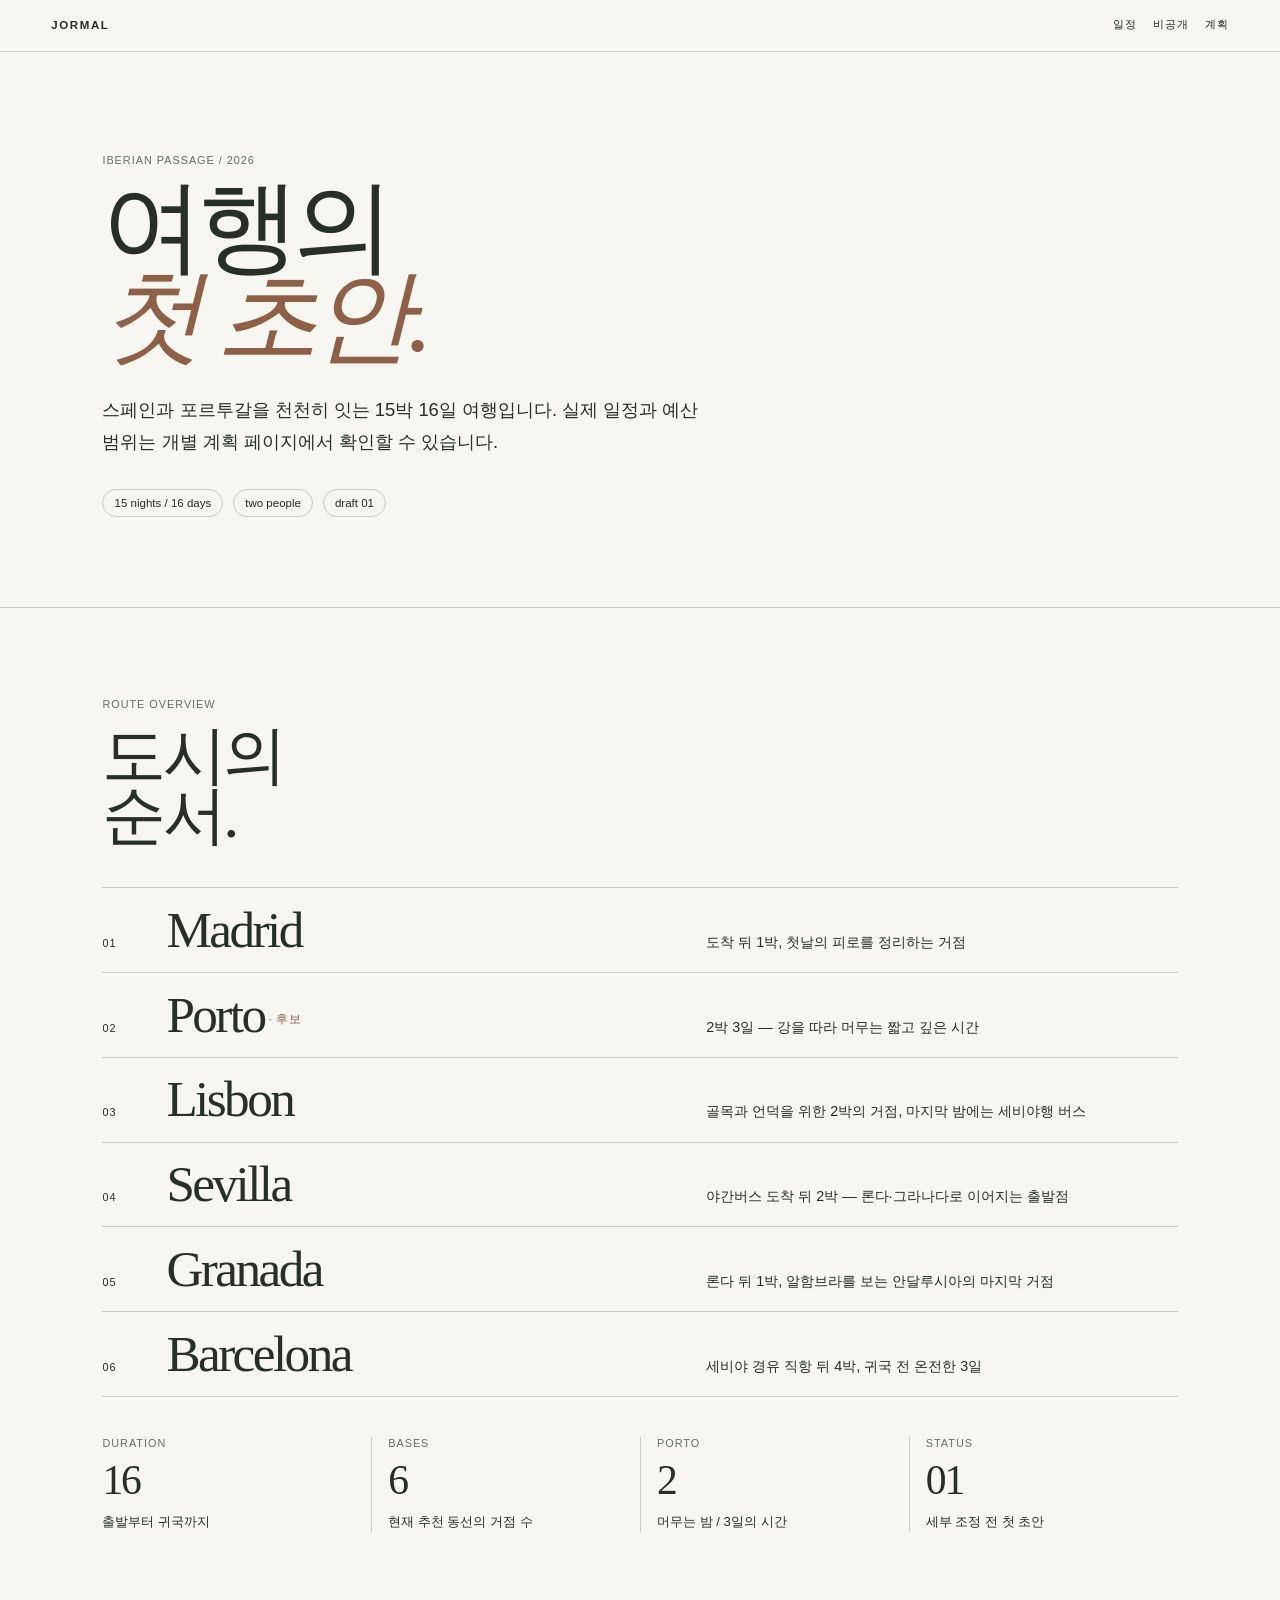
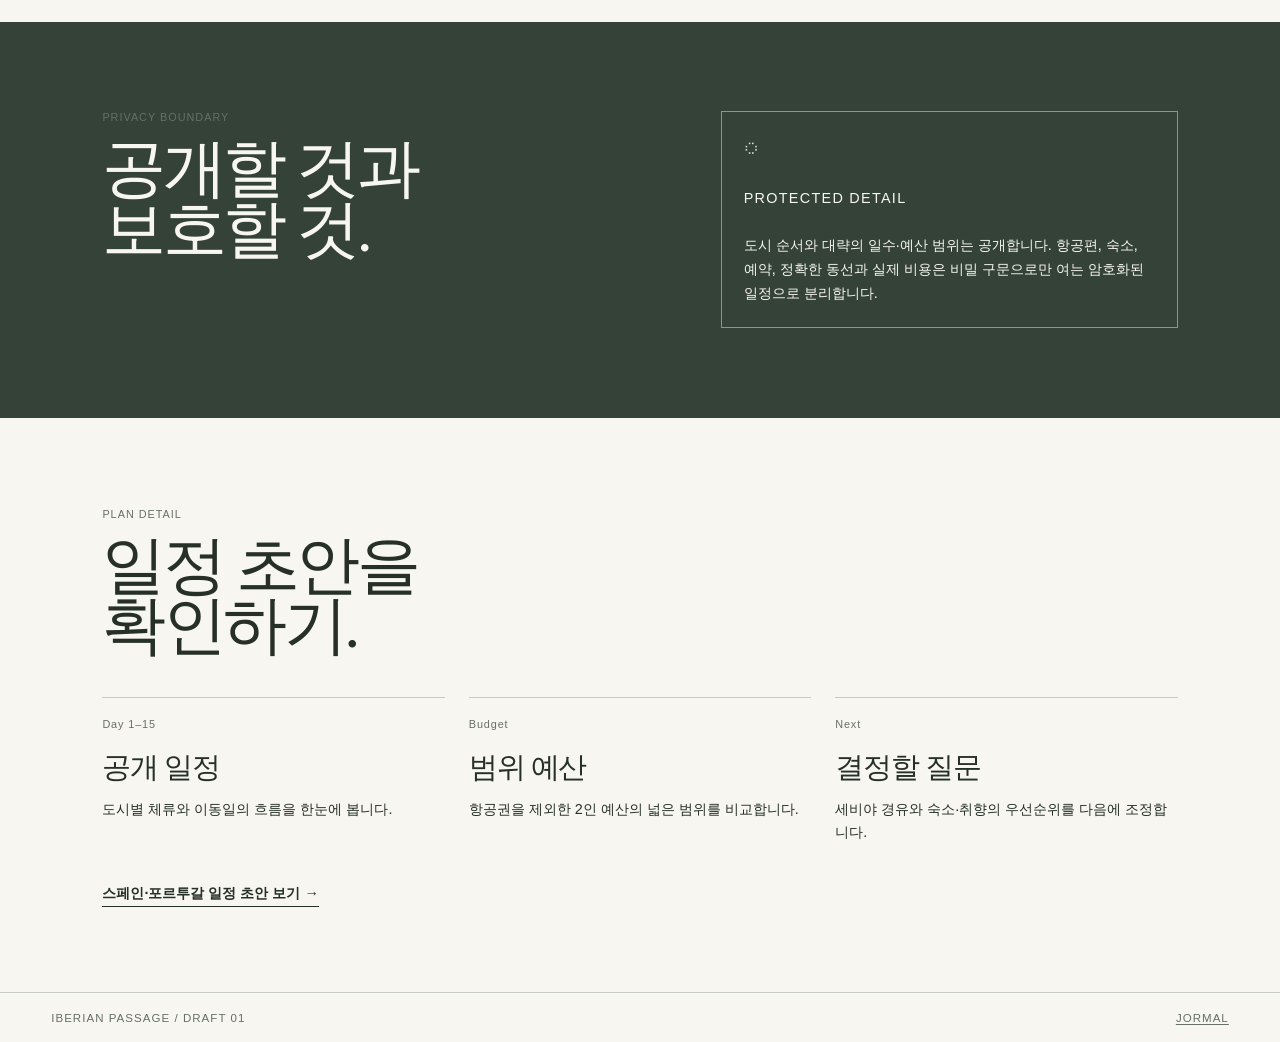
==== info/index.html @ 0523b880 "feat(info): add encrypted Iberian itinerary plan Add public itinerary pages and browser-side encrypt" ====
<!doctype html>
<html lang="ko">
  <head>
    <meta charset="utf-8" />
    <meta name="viewport" content="width=device-width, initial-scale=1" />
    <meta
      name="description"
      content="함께 계획하고, 함께만 열어보는 프라이빗 여행의 공개 인덱스"
    />
    <title>Iberian passage — Jormal</title>
    <link rel="icon" href="../assets/favicon.svg" type="image/svg+xml" />
    <link rel="stylesheet" href="../assets/itinerary.css" />
  </head>
  <body class="journey-page">
    <header class="journey-header">
      <a class="journey-logo" href="../">JORMAL</a>
      <nav aria-label="이 페이지 안에서 이동">
        <ul class="journey-nav">
          <li><a href="#route">일정</a></li>
          <li><a href="#private">비공개</a></li>
          <li><a href="plan/">계획</a></li>
        </ul>
      </nav>
    </header>

    <main>
      <section class="hero" aria-labelledby="journey-title">
        <p class="section-kicker">Iberian passage / 2026</p>
        <h1 id="journey-title">여행의<br /><em>첫 초안.</em></h1>
        <p class="hero-copy">
          스페인과 포르투갈을 천천히 잇는 15박 16일 여행입니다. 실제 일정과 예산 범위는 개별 계획
          페이지에서 확인할 수 있습니다.
        </p>
        <div class="hero-meta" aria-label="공개된 계획 요약">
          <span>15 nights / 16 days</span>
          <span>two people</span>
          <span>draft 01</span>
        </div>
      </section>

      <section id="route" class="section section-light" aria-labelledby="route-title">
        <p class="section-kicker">Route overview</p>
        <h2 id="route-title" class="section-title">도시의<br />순서.</h2>

        <ol class="route-list" aria-label="여정 초안의 도시 순서">
          <li class="route-stop">
            <span class="route-number">01</span>
            <span class="route-city">Madrid</span>
            <p class="route-note">도착 뒤 1박, 첫날의 피로를 정리하는 거점</p>
          </li>
          <li class="route-stop is-open">
            <span class="route-number">02</span>
            <span class="route-city">Porto</span>
            <p class="route-note">2박 3일 — 강을 따라 머무는 짧고 깊은 시간</p>
          </li>
          <li class="route-stop">
            <span class="route-number">03</span>
            <span class="route-city">Lisbon</span>
            <p class="route-note">골목과 언덕을 위한 2박의 거점, 마지막 밤에는 세비야행 버스</p>
          </li>
          <li class="route-stop">
            <span class="route-number">04</span>
            <span class="route-city">Sevilla</span>
            <p class="route-note">야간버스 도착 뒤 2박 — 론다·그라나다로 이어지는 출발점</p>
          </li>
          <li class="route-stop">
            <span class="route-number">05</span>
            <span class="route-city">Granada</span>
            <p class="route-note">론다 뒤 1박, 알함브라를 보는 안달루시아의 마지막 거점</p>
          </li>
          <li class="route-stop">
            <span class="route-number">06</span>
            <span class="route-city">Barcelona</span>
            <p class="route-note">세비야 경유 직항 뒤 4박, 귀국 전 온전한 3일</p>
          </li>
        </ol>

        <div class="metrics" aria-label="공개된 초안 지표">
          <article class="metric">
            <span class="metric-label">Duration</span>
            <strong class="metric-value">16</strong>
            <p class="metric-detail">출발부터 귀국까지</p>
          </article>
          <article class="metric">
            <span class="metric-label">Bases</span>
            <strong class="metric-value">6</strong>
            <p class="metric-detail">현재 추천 동선의 거점 수</p>
          </article>
          <article class="metric">
            <span class="metric-label">Porto</span>
            <strong class="metric-value">2</strong>
            <p class="metric-detail">머무는 밤 / 3일의 시간</p>
          </article>
          <article class="metric">
            <span class="metric-label">Status</span>
            <strong class="metric-value">01</strong>
            <p class="metric-detail">세부 조정 전 첫 초안</p>
          </article>
        </div>
      </section>

      <section id="private" class="section section-dark" aria-labelledby="private-title">
        <div class="lock-grid">
          <div>
          <p class="section-kicker">Privacy boundary</p>
            <h2 id="private-title" class="lock-copy">공개할 것과<br />보호할 것.</h2>
          </div>
          <aside class="lock-card" aria-label="비공개 일정 안내">
            <span class="lock-glyph" aria-hidden="true">◌</span>
            <p class="lock-label">Protected detail</p>
            <p>
              도시 순서와 대략의 일수·예산 범위는 공개합니다. 항공편, 숙소, 예약, 정확한 동선과 실제
              비용은 비밀 구문으로만 여는 암호화된 일정으로 분리합니다.
            </p>
          </aside>
        </div>
      </section>

      <section id="next" class="section section-light" aria-labelledby="next-title">
        <p class="section-kicker">Plan detail</p>
        <h2 id="next-title" class="section-title">일정 초안을<br />확인하기.</h2>
        <div class="decision-grid">
          <article class="decision"><span class="decision-number">Day 1–15</span><h3>공개 일정</h3><p>도시별 체류와 이동일의 흐름을 한눈에 봅니다.</p></article>
          <article class="decision"><span class="decision-number">Budget</span><h3>범위 예산</h3><p>항공권을 제외한 2인 예산의 넓은 범위를 비교합니다.</p></article>
          <article class="decision"><span class="decision-number">Next</span><h3>결정할 질문</h3><p>세비야 경유와 숙소·취향의 우선순위를 다음에 조정합니다.</p></article>
        </div>
        <p class="plan-link-wrap">
          <a class="plan-link" href="plan/iberian-passage-2026/">스페인·포르투갈 일정 초안 보기 <span aria-hidden="true">→</span></a>
        </p>
      </section>
    </main>

    <footer class="journey-footer">
      <p>Iberian passage / draft 01</p>
      <a href="../">Jormal</a>
    </footer>
  </body>
</html>
---- assets/itinerary.css ----
:root {
  --ink: #263027;
  --muted: #667066;
  --paper: #f7f6f1;
  --paper-deep: #ecebe3;
  --moss: #344237;
  --line: #c8ccc3;
  --accent: #8f6048;
  --serif: Iowan Old Style, Baskerville, Times New Roman, serif;
  --sans: Inter, Avenir Next, Avenir, Helvetica Neue, Arial, sans-serif;
}

* { box-sizing: border-box; }

html { background: var(--paper); color: var(--ink); scroll-behavior: smooth; }

body { margin: 0; font-family: var(--sans); }

a { color: inherit; text-underline-offset: 0.2em; }

.site-header,
.site-footer,
.journey-header,
.journey-footer {
  align-items: center;
  display: flex;
  justify-content: space-between;
  margin: 0 auto;
  max-width: 80rem;
  padding: 1.15rem clamp(1.25rem, 4vw, 3.5rem);
}

.wordmark,
.journey-logo {
  font-size: 0.72rem;
  font-weight: 800;
  letter-spacing: 0.14em;
  text-decoration: none;
}

.header-note,
.site-footer,
.journey-footer,
.section-kicker,
.journey-nav,
.route-number,
.metric-label,
.table-label,
.lock-label {
  font-size: 0.68rem;
  letter-spacing: 0.09em;
  text-transform: uppercase;
}

.home-page,
.journey-page { background: var(--paper); color: var(--ink); min-height: 100vh; }

.journey-header { border-bottom: 1px solid var(--line); }

.journey-nav { display: flex; gap: 1rem; list-style: none; margin: 0; padding: 0; }
.journey-nav a { text-decoration: none; }
.journey-nav a:hover, .journey-nav a:focus-visible { text-decoration: underline; }

.hero,
.plan-hero,
.home-intro {
  margin: 0 auto;
  max-width: 80rem;
  padding: clamp(4rem, 8vw, 7rem) clamp(1.25rem, 8vw, 7rem) clamp(3.5rem, 7vw, 6rem);
}

.hero,
.plan-hero { border-bottom: 1px solid var(--line); }

.section-kicker { color: var(--muted); margin: 0 0 1rem; }

.hero h1,
.plan-hero h1,
.home-intro h1 {
  font-family: var(--serif);
  font-size: clamp(3.4rem, 8vw, 7.5rem);
  font-weight: 400;
  letter-spacing: -0.065em;
  line-height: 0.88;
  margin: 0;
  max-width: 9ch;
}

.hero h1 em { color: var(--accent); font-style: italic; }

.hero-copy,
.plan-hero p:last-child,
.home-copy {
  font-size: clamp(1rem, 1.5vw, 1.15rem);
  line-height: 1.7;
  margin: 2rem 0 0;
  max-width: 38rem;
}

.hero-meta { display: flex; flex-wrap: wrap; gap: 0.6rem; margin-top: 2rem; }
.hero-meta span { border: 1px solid var(--line); border-radius: 99px; font-size: 0.72rem; padding: 0.45rem 0.7rem; }

.section { margin: 0 auto; max-width: 80rem; padding: clamp(3.5rem, 7vw, 6rem) clamp(1.25rem, 8vw, 7rem); }
.section-light { background: var(--paper); }
.section-dark { background: var(--moss); color: var(--paper); max-width: none; padding-left: max(calc((100% - 80rem) / 2 + clamp(1.25rem, 8vw, 7rem)), clamp(1.25rem, 8vw, 7rem)); padding-right: max(calc((100% - 80rem) / 2 + clamp(1.25rem, 8vw, 7rem)), clamp(1.25rem, 8vw, 7rem)); }

.section-title,
.lock-copy {
  font-family: var(--serif);
  font-size: clamp(2.4rem, 5vw, 4.5rem);
  font-weight: 400;
  letter-spacing: -0.055em;
  line-height: 0.95;
  margin: 0;
  max-width: 13ch;
}

.route-list,
.plan-index-list,
.plan-steps,
.day-plan { list-style: none; margin: 2.5rem 0 0; padding: 0; }

.route-stop,
.plan-index-item,
.plan-step,
.day-plan li { border-top: 1px solid var(--line); }
.route-stop:last-child,
.plan-index-item:last-child,
.plan-step:last-child,
.day-plan li:last-child { border-bottom: 1px solid var(--line); }

.route-stop { align-items: baseline; display: grid; gap: 1rem; grid-template-columns: 3rem minmax(8rem, 1fr) minmax(12rem, .9fr); padding: 1.1rem 0; }
.route-city,.plan-index-name { font-family: var(--serif); font-size: clamp(1.9rem, 4vw, 3.8rem); letter-spacing: -0.05em; line-height: .95; }
.route-note,.plan-index-meta { font-size: .9rem; line-height: 1.55; margin: 0; }
.route-stop.is-open .route-city::after { color: var(--accent); content: ' · 후보'; font-family: var(--sans); font-size: .72rem; letter-spacing: .06em; vertical-align: middle; }

.metrics { display: grid; gap: 0; grid-template-columns: repeat(4, 1fr); margin-top: 2.5rem; }
.metric { border-left: 1px solid var(--line); padding: 0 1rem; }
.metric:first-child { border-left: 0; padding-left: 0; }
.metric-label { color: var(--muted); display: block; }
.metric-value { display: block; font-family: var(--serif); font-size: 2.6rem; font-weight: 400; letter-spacing: -.05em; line-height: 1; margin-top: .7rem; }
.metric-detail { font-size: .82rem; line-height: 1.5; margin: .65rem 0 0; }

.lock-grid { align-items: start; display: grid; gap: 3rem; grid-template-columns: minmax(0, 1fr) minmax(16rem, .8fr); max-width: 70rem; }
.lock-card { border: 1px solid rgba(247, 246, 241, .46); padding: 1.35rem; }
.lock-card p { font-size: .9rem; line-height: 1.65; margin: 1.5rem 0 0; }
.lock-glyph { color: #d7ded2; font-size: 1.6rem; }

.decision-grid { display: grid; gap: 1.5rem; grid-template-columns: repeat(3, 1fr); margin-top: 2.5rem; }
.decision { border-top: 1px solid var(--line); padding-top: 1rem; }
.decision-number { color: var(--muted); font-size: .68rem; letter-spacing: .08em; }
.decision h3 { font-family: var(--serif); font-size: 1.8rem; font-weight: 400; letter-spacing: -.04em; margin: 1rem 0 .6rem; }
.decision p { font-size: .9rem; line-height: 1.6; margin: 0; }

.plan-link-wrap { margin: 2.5rem 0 0; }
.plan-link { border-bottom: 1px solid currentColor; font-size: .9rem; font-weight: 700; padding-bottom: .35rem; text-decoration: none; }

.plan-index-link { align-items: baseline; display: grid; gap: 1rem; grid-template-columns: 3rem minmax(10rem, 1.3fr) minmax(12rem, .7fr); padding: 1.2rem 0; text-decoration: none; }
.plan-index-link:hover .plan-index-name,.plan-index-link:focus-visible .plan-index-name { color: var(--accent); }

.plan-steps { max-width: 62rem; }
.plan-step { display: grid; gap: 1rem; grid-template-columns: 3rem minmax(10rem, .8fr) minmax(15rem, 1.2fr); padding: 1.2rem 0; }
.plan-step::before { color: var(--accent); content: '0' counter(planning-step); counter-increment: planning-step; font-size: .72rem; font-weight: 800; letter-spacing: .1em; }
.plan-steps { counter-reset: planning-step; }
.plan-step h2 { font-family: var(--serif); font-size: 1.8rem; font-weight: 400; letter-spacing: -.04em; margin: 0; }
.plan-step p { font-size: .9rem; line-height: 1.6; margin: 0; }

.privacy-note { border: 1px solid var(--line); margin: 0 auto; max-width: min(66rem, calc(100% - 2.5rem)); padding: clamp(1.5rem, 4vw, 3rem); }
.privacy-note h2 { font-family: var(--serif); font-size: clamp(2.2rem, 4vw, 3.6rem); font-weight: 400; letter-spacing: -.05em; line-height: .95; margin: 0; }
.privacy-note p { font-size: .92rem; line-height: 1.65; margin: 1.5rem 0 0; max-width: 42rem; }

.itinerary-intro { font-size: 1rem; line-height: 1.7; margin: 1.5rem 0 0; max-width: 46rem; }
.itinerary-summary { display: grid; gap: 1px; grid-template-columns: repeat(4, 1fr); margin-top: 2rem; }
.itinerary-summary div { background: var(--paper-deep); padding: 1rem; }
.itinerary-summary strong { display: block; font-family: var(--serif); font-size: 1.7rem; font-weight: 400; letter-spacing: -.03em; margin-top: .45rem; }
.day-plan { max-width: 72rem; }
.day-plan li { display: grid; gap: 1rem; grid-template-columns: 5.5rem minmax(8rem, .8fr) minmax(14rem, 1.4fr); padding: 1rem 0; }
.day-plan time { color: var(--muted); font-size: .75rem; font-weight: 800; letter-spacing: .07em; padding-top: .25rem; text-transform: uppercase; }
.day-plan h3 { font-family: var(--serif); font-size: 1.45rem; font-weight: 400; letter-spacing: -.03em; margin: 0; }
.day-plan p { font-size: .9rem; line-height: 1.55; margin: 0; }
.day-plan .candidate { color: var(--accent); font-size: .72rem; letter-spacing: .06em; }

.planning-grid { display: grid; gap: 2.5rem; grid-template-columns: minmax(0, 1.15fr) minmax(17rem, .85fr); margin-top: 2.5rem; }
.planning-grid h3 { font-family: var(--serif); font-size: 1.7rem; font-weight: 400; letter-spacing: -.04em; margin: 0 0 1rem; }
.plain-table { border-collapse: collapse; font-size: .88rem; line-height: 1.5; width: 100%; }
.plain-table th,.plain-table td { border-top: 1px solid var(--line); padding: .8rem .6rem; text-align: left; vertical-align: top; }
.plain-table th { color: var(--muted); font-size: .7rem; font-weight: 800; letter-spacing: .06em; text-transform: uppercase; }
.plain-table tbody tr:last-child td { border-bottom: 1px solid var(--line); }
.notice { border-left: 2px solid var(--accent); font-size: .88rem; line-height: 1.65; margin: 1.25rem 0 0; padding-left: 1rem; }
.open-questions { line-height: 1.7; margin: 0; padding-left: 1.2rem; }

.unlock-layout { align-items: start; display: grid; gap: 2rem; grid-template-columns: minmax(0, .75fr) minmax(17rem, 1fr); margin-top: 2.5rem; max-width: 65rem; }
.unlock-layout > p { font-size: .92rem; line-height: 1.65; margin: 0; }
.unlock-form label { display: block; font-size: .7rem; font-weight: 800; letter-spacing: .08em; margin-bottom: .6rem; text-transform: uppercase; }
.unlock-controls { display: flex; gap: .6rem; }
.unlock-controls input,.unlock-controls button { border: 1px solid var(--ink); border-radius: 0; font: inherit; min-height: 2.8rem; }
.unlock-controls input { background: transparent; flex: 1; min-width: 0; padding: .45rem .7rem; }
.unlock-controls button { background: var(--ink); color: var(--paper); cursor: pointer; padding: .45rem .9rem; }
.unlock-status { color: var(--muted); font-size: .82rem; line-height: 1.5; }
.protected-content { background: var(--paper-deep); margin: 2rem 0 0; padding: clamp(1.25rem, 4vw, 2.5rem); }
.protected-content > :first-child { margin-top: 0; }
.protected-content h2,.protected-content h3,.protected-content h4 { font-family: var(--serif); font-weight: 400; letter-spacing: -.04em; line-height: 1.05; }
.protected-content h2 { border-top: 1px solid var(--line); font-size: clamp(1.9rem, 4vw, 3rem); margin: 3rem 0 1.25rem; padding-top: 2rem; }
.protected-content h3 { font-size: 1.5rem; margin: 2.25rem 0 1rem; }
.protected-content h4 { font-size: 1.2rem; margin: 1.75rem 0 .75rem; }
.protected-content p,.protected-content li { font-size: .92rem; line-height: 1.7; }
.protected-content p { margin: 1rem 0; max-width: 70rem; }
.protected-content ul,.protected-content ol { margin: 1rem 0; padding-left: 1.3rem; }
.protected-content blockquote { border-left: 2px solid var(--accent); color: var(--muted); margin: 1.5rem 0; padding-left: 1rem; }
.protected-content blockquote p { margin: 0; }
.protected-content table { border-collapse: collapse; display: block; font-size: .84rem; line-height: 1.5; margin: 1.25rem 0 2rem; max-width: 100%; overflow-x: auto; width: 100%; }
.protected-content th,.protected-content td { border-bottom: 1px solid var(--line); padding: .75rem .65rem; text-align: left; vertical-align: top; }
.protected-content th { color: var(--muted); font-size: .7rem; letter-spacing: .05em; text-transform: uppercase; white-space: nowrap; }
.protected-content a { color: inherit; }

.map-layout { display: grid; gap: 1.5rem; grid-template-columns: minmax(0, 1fr) minmax(15rem, .42fr); margin-top: 2rem; }
.map-frame { border: 1px solid var(--line); height: 29rem; width: 100%; }
.map-note { border-top: 1px solid var(--line); padding-top: 1rem; }
.map-note h3 { font-family: var(--serif); font-size: 1.5rem; font-weight: 400; letter-spacing: -.04em; margin: 0; }
.map-note p { font-size: .9rem; line-height: 1.65; }

.route-option-grid { display: grid; gap: 1.5rem; grid-template-columns: repeat(3, 1fr); margin-top: 2.5rem; }
.route-option { border-top: 1px solid var(--line); padding-top: 1rem; }
.route-option.is-current { border-top-color: var(--accent); }
.route-option h3 { font-family: var(--serif); font-size: 2rem; font-weight: 400; letter-spacing: -.04em; margin: .8rem 0; }
.route-option p { font-size: .9rem; line-height: 1.65; }
.route-option-route { font-family: var(--serif); font-size: 1.2rem !important; line-height: 1.35 !important; }
.route-option-route small { color: var(--muted); font-family: var(--sans); font-size: .7em; }
.route-option-moves { border-top: 1px solid var(--line); font-size: .76rem; margin: 1.25rem 0; }
.route-option-moves div { border-bottom: 1px solid var(--line); display: grid; gap: .5rem; grid-template-columns: minmax(0, 1fr) minmax(0, 1.15fr); padding: .55rem 0; }
.route-option-moves dt { color: var(--muted); }
.route-option-moves dd { margin: 0; text-align: right; }
.route-option-total { border-left: 2px solid var(--accent); display: grid; gap: .2rem; margin: 1.25rem 0 !important; padding-left: .75rem; }
.route-option-total span,.route-option-total small { color: var(--muted); font-size: .72rem; letter-spacing: .04em; }
.route-option-total strong { font-family: var(--serif); font-size: 1.25rem; font-weight: 400; letter-spacing: -.03em; }
.route-option-daytime { border-left: 2px solid var(--moss); display: grid; gap: .2rem; margin: 1.25rem 0 !important; padding-left: .75rem; }
.route-option-daytime span,.route-option-daytime small { color: var(--muted); font-size: .72rem; letter-spacing: .04em; }
.route-option-daytime strong { font-family: var(--serif); font-size: 1.25rem; font-weight: 400; letter-spacing: -.03em; }
.route-option-tradeoffs { border-top: 1px solid var(--line); margin: 1.25rem 0; padding-top: .65rem; }
.route-option-tradeoffs p { font-size: .82rem; margin: 0 0 .6rem; }
.route-option-tradeoffs strong { color: var(--moss); font-size: .72rem; letter-spacing: .05em; margin-right: .35rem; }
.route-option-note { color: var(--muted); font-size: .78rem !important; letter-spacing: .03em; }

.journey-footer,.site-footer { border-top: 1px solid var(--line); color: var(--muted); font-size: .72rem; }
.journey-footer p,.site-footer p { margin: 0; }

@media (max-width: 700px) {
  .journey-header,.journey-footer,.site-header,.site-footer { gap: 1rem; }
  .journey-nav { gap: .65rem; }
  .route-stop,.plan-index-link,.plan-step,.day-plan li { grid-template-columns: 2.6rem 1fr; }
  .route-note,.plan-index-meta,.plan-step p,.day-plan p { grid-column: 2; }
  .metrics,.itinerary-summary { grid-template-columns: repeat(2, 1fr); }
  .metric:nth-child(odd) { border-left: 0; padding-left: 0; }
  .metric { border-top: 1px solid var(--line); padding: 1rem; }
  .lock-grid,.planning-grid,.unlock-layout,.map-layout { grid-template-columns: 1fr; }
  .decision-grid,.route-option-grid { grid-template-columns: 1fr; }
  .route-option-moves div { grid-template-columns: 1fr; gap: .12rem; }
  .route-option-moves dd { text-align: left; }
  .plain-table { font-size: .8rem; }
}
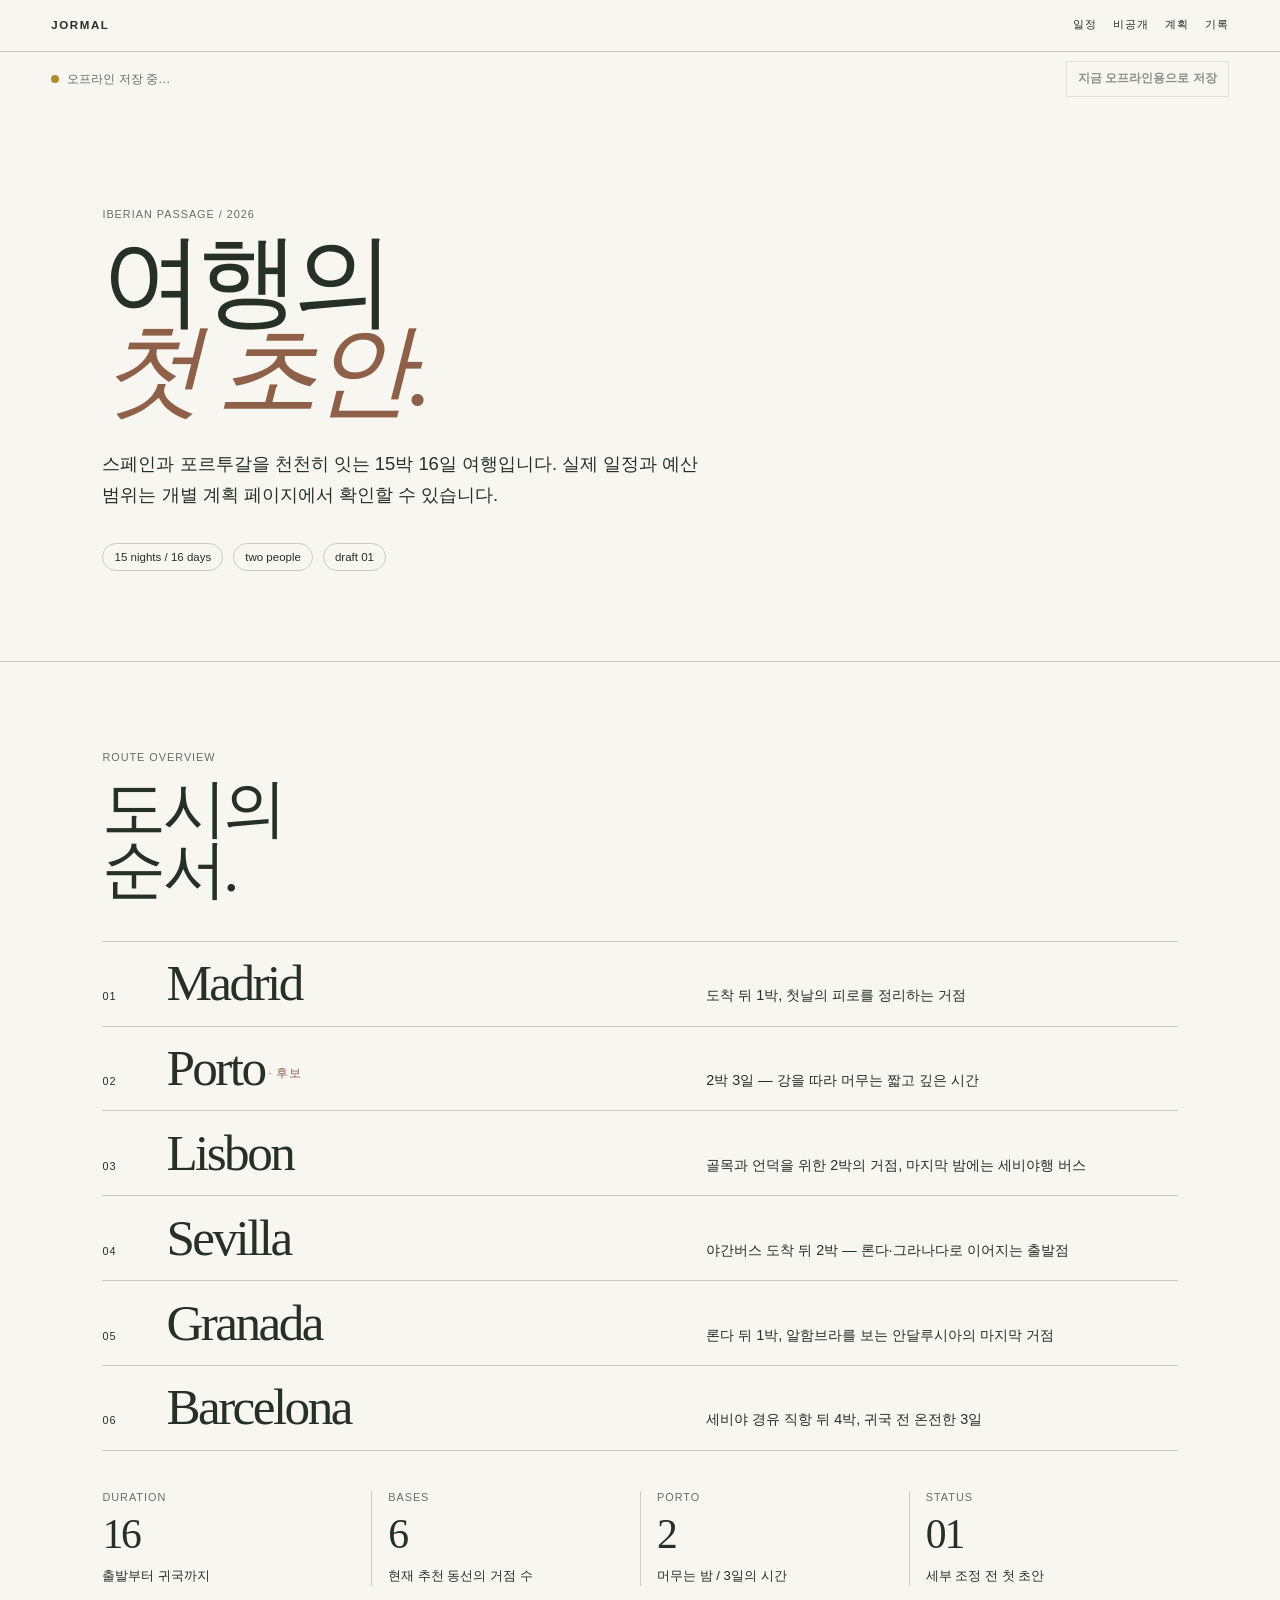
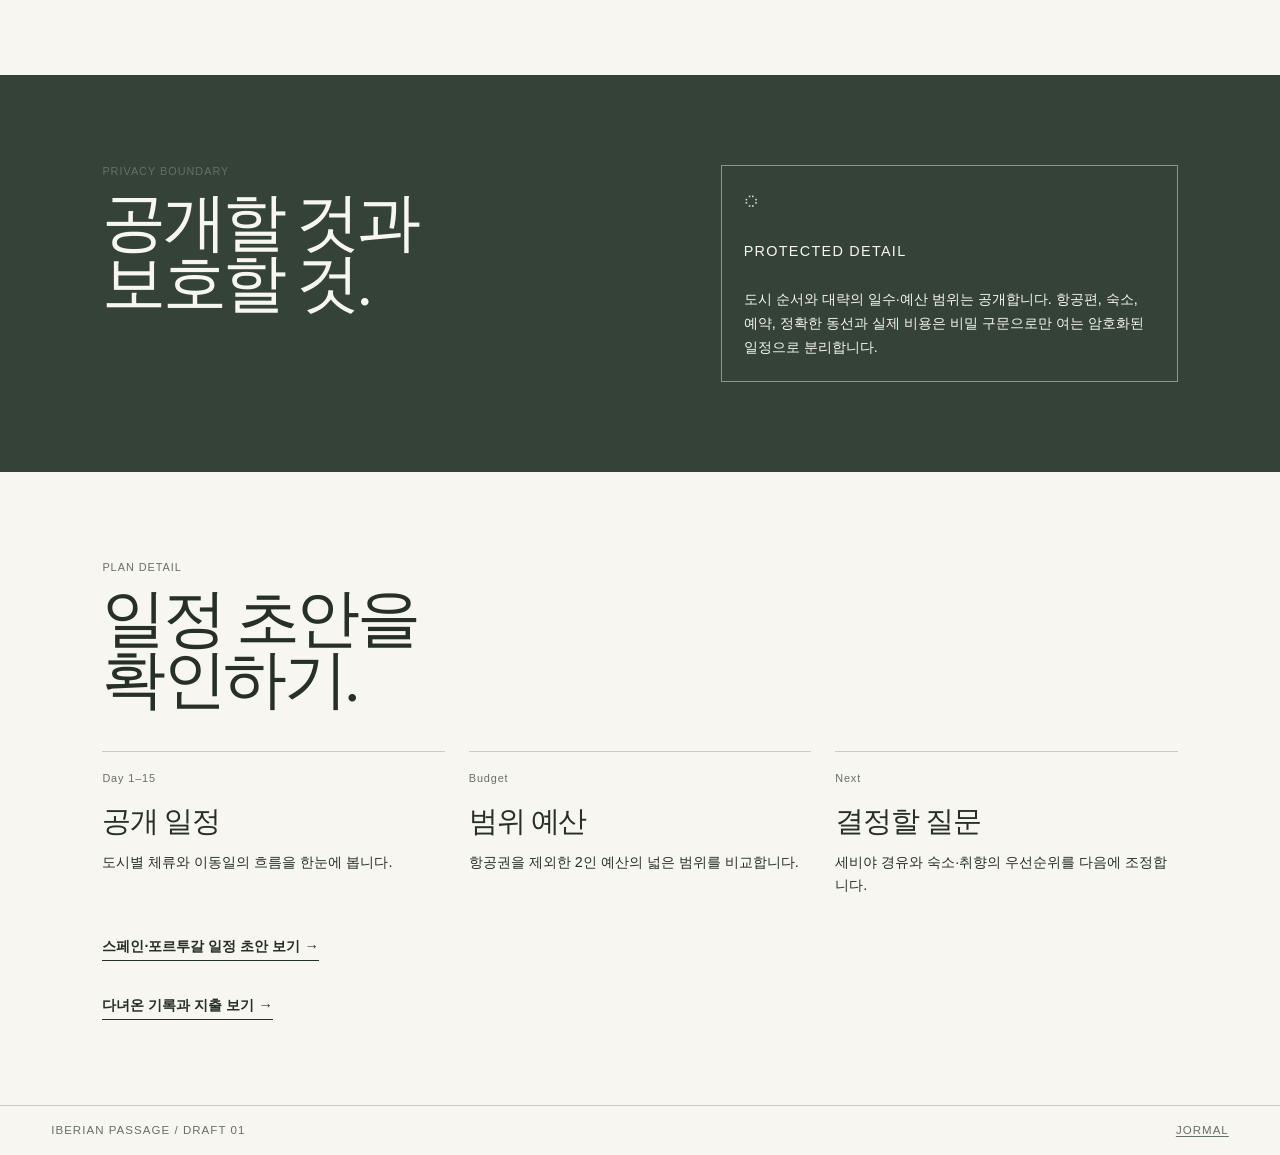
==== commit cd74de59: "feat(site): add the encrypted Iberian itinerary plan Add the itinerary encryption CLI, crypto test a" ====
--- a/info/index.html
+++ b/info/index.html
@@ -10,6 +10,7 @@
     <title>Iberian passage — Jormal</title>
     <link rel="icon" href="../assets/favicon.svg" type="image/svg+xml" />
     <link rel="stylesheet" href="../assets/itinerary.css" />
+    <script src="../assets/offline.js" defer></script>
   </head>
   <body class="journey-page">
     <header class="journey-header">
@@ -19,6 +20,7 @@
           <li><a href="#route">일정</a></li>
           <li><a href="#private">비공개</a></li>
           <li><a href="plan/">계획</a></li>
+          <li><a href="log/">기록</a></li>
         </ul>
       </nav>
     </header>
@@ -127,6 +129,9 @@
         <p class="plan-link-wrap">
           <a class="plan-link" href="plan/iberian-passage-2026/">스페인·포르투갈 일정 초안 보기 <span aria-hidden="true">→</span></a>
         </p>
+        <p class="plan-link-wrap">
+          <a class="plan-link" href="log/iberian-passage-2026/">다녀온 기록과 지출 보기 <span aria-hidden="true">→</span></a>
+        </p>
       </section>
     </main>
 
--- a/assets/itinerary.css
+++ b/assets/itinerary.css
@@ -1,6 +1,7 @@
 :root {
   --ink: #263027;
   --muted: #667066;
+  --muted-strong: #545d54;
   --paper: #f7f6f1;
   --paper-deep: #ecebe3;
   --moss: #344237;
@@ -180,14 +181,7 @@
 .day-plan p { font-size: .9rem; line-height: 1.55; margin: 0; }
 .day-plan .candidate { color: var(--accent); font-size: .72rem; letter-spacing: .06em; }
 
-.planning-grid { display: grid; gap: 2.5rem; grid-template-columns: minmax(0, 1.15fr) minmax(17rem, .85fr); margin-top: 2.5rem; }
-.planning-grid h3 { font-family: var(--serif); font-size: 1.7rem; font-weight: 400; letter-spacing: -.04em; margin: 0 0 1rem; }
-.plain-table { border-collapse: collapse; font-size: .88rem; line-height: 1.5; width: 100%; }
-.plain-table th,.plain-table td { border-top: 1px solid var(--line); padding: .8rem .6rem; text-align: left; vertical-align: top; }
-.plain-table th { color: var(--muted); font-size: .7rem; font-weight: 800; letter-spacing: .06em; text-transform: uppercase; }
-.plain-table tbody tr:last-child td { border-bottom: 1px solid var(--line); }
 .notice { border-left: 2px solid var(--accent); font-size: .88rem; line-height: 1.65; margin: 1.25rem 0 0; padding-left: 1rem; }
-.open-questions { line-height: 1.7; margin: 0; padding-left: 1.2rem; }
 
 .unlock-layout { align-items: start; display: grid; gap: 2rem; grid-template-columns: minmax(0, .75fr) minmax(17rem, 1fr); margin-top: 2.5rem; max-width: 65rem; }
 .unlock-layout > p { font-size: .92rem; line-height: 1.65; margin: 0; }
@@ -197,6 +191,11 @@
 .unlock-controls input { background: transparent; flex: 1; min-width: 0; padding: .45rem .7rem; }
 .unlock-controls button { background: var(--ink); color: var(--paper); cursor: pointer; padding: .45rem .9rem; }
 .unlock-status { color: var(--muted); font-size: .82rem; line-height: 1.5; }
+.protected-export-actions { align-items: center; display: flex; flex-wrap: wrap; gap: .55rem; margin: 1.5rem 0 -.45rem; }
+.protected-export-actions p { color: var(--muted); font-size: .78rem; font-weight: 700; letter-spacing: .04em; margin: 0 .2rem 0 0; }
+.protected-export-actions-grid { border-top: 1px solid var(--line); margin-top: 2rem; padding-top: 1rem; }
+.protected-export-button { background: var(--paper); border: 1px solid var(--ink); border-radius: 0; color: var(--ink); cursor: pointer; font: inherit; font-size: .82rem; font-weight: 700; min-height: 2.55rem; padding: .4rem .75rem; }
+.protected-export-button:hover,.protected-export-button:focus-visible { background: var(--ink); color: var(--paper); }
 .protected-content { background: var(--paper-deep); margin: 2rem 0 0; padding: clamp(1.25rem, 4vw, 2.5rem); }
 .protected-content > :first-child { margin-top: 0; }
 .protected-content h2,.protected-content h3,.protected-content h4 { font-family: var(--serif); font-weight: 400; letter-spacing: -.04em; line-height: 1.05; }
@@ -208,10 +207,89 @@
 .protected-content ul,.protected-content ol { margin: 1rem 0; padding-left: 1.3rem; }
 .protected-content blockquote { border-left: 2px solid var(--accent); color: var(--muted); margin: 1.5rem 0; padding-left: 1rem; }
 .protected-content blockquote p { margin: 0; }
-.protected-content table { border-collapse: collapse; display: block; font-size: .84rem; line-height: 1.5; margin: 1.25rem 0 2rem; max-width: 100%; overflow-x: auto; width: 100%; }
+.protected-city-notes { border-left: 2px solid var(--accent); margin: 1rem 0 2.25rem; padding-left: 1rem; }
+.protected-city-notes h4 { font-family: var(--sans); font-size: .76rem; font-weight: 800; letter-spacing: .06em; margin: 0; text-transform: uppercase; }
+.protected-city-notes ul { margin: .55rem 0 0; }
+.protected-city-notes li { font-size: .86rem; }
+.protected-table-scroll { -webkit-overflow-scrolling: touch; margin: 1.25rem 0 2rem; max-width: 100%; overflow-x: auto; width: 100%; }
+.protected-content table { border-collapse: collapse; font-size: .84rem; line-height: 1.5; margin: 0; min-width: 100%; table-layout: auto; width: max-content; }
 .protected-content th,.protected-content td { border-bottom: 1px solid var(--line); padding: .75rem .65rem; text-align: left; vertical-align: top; }
 .protected-content th { color: var(--muted); font-size: .7rem; letter-spacing: .05em; text-transform: uppercase; white-space: nowrap; }
+.protected-content .compact-table { min-width: 0; table-layout: auto; width: 100%; }
+.protected-content .compact-table th,.protected-content .compact-table td { overflow-wrap: anywhere; white-space: normal; word-break: keep-all; }
+.protected-content .date-first-table th:first-child,.protected-content .date-first-table td:first-child { white-space: nowrap; }
+.protected-content .city-first-table th:first-child,.protected-content .city-first-table td:first-child { overflow-wrap: normal; white-space: nowrap; }
+.protected-content .compact-table.item-detail-table th:first-child,.protected-content .compact-table.item-detail-table td:first-child { width: 28%; }
+.protected-content .schedule-table { min-width: 58rem; }
+.protected-content .schedule-table th,.protected-content .schedule-table td { hyphens: none; overflow-wrap: normal; white-space: nowrap !important; word-break: keep-all !important; }
+.protected-content .day-schedule-table { min-width: 0; table-layout: fixed; width: 100%; }
+.protected-content .day-schedule-table th,.protected-content .day-schedule-table td { overflow-wrap: anywhere; white-space: normal; word-break: keep-all; }
+.protected-content .day-schedule-table th:nth-child(1) { width: 8.5rem; }
+.protected-content .day-schedule-table th:nth-child(2) { width: 5rem; }
+.protected-content .day-schedule-table th:nth-child(3) { width: 38%; }
+.protected-content .day-schedule-table td:first-child { font-variant-numeric: tabular-nums; white-space: nowrap; }
+.protected-content .day-schedule-table td:nth-child(4) { color: var(--muted-strong); font-size: .8rem; }
+.protected-content .summary-table { min-width: 0; table-layout: fixed; width: 100%; }
+.protected-content .summary-table thead th:nth-child(1) { width: 4.5rem; }
+.protected-content .summary-table thead th:nth-child(2) { width: 12.5rem; }
+.protected-content .summary-table thead th:nth-child(4) { width: 15.5rem; }
+.protected-content .summary-table td,.protected-content .summary-table tbody th { overflow-wrap: normal; padding-bottom: .6rem; padding-top: .6rem; white-space: normal; word-break: keep-all; }
+.protected-content .summary-table tbody th { border-left: 4px solid var(--city, var(--line)); color: var(--ink); font-family: var(--serif); font-size: 1.35rem; letter-spacing: -.02em; line-height: 1.1; padding-left: .7rem; text-transform: none; }
+.protected-content .summary-table tbody th small { color: #5f5a50; display: block; font-family: var(--sans); font-size: .7rem; letter-spacing: 0; margin-top: .3rem; }
+.protected-content .summary-table td:nth-child(2) { color: var(--city, var(--ink)); font-weight: 700; }
+.protected-content .summary-table td:nth-child(2) small { color: #5f5a50; display: block; font-weight: 400; margin-top: .15rem; }
+.protected-content .summary-table tr.is-repeat td:nth-child(2) { opacity: .5; }
+.protected-content .summary-table .summary-item { white-space: nowrap; }
+.protected-content .summary-table .is-candidate { color: #7a756b; font-style: italic; }
+.protected-content .summary-table td:nth-child(4) { color: #4f544d; font-size: .8rem; line-height: 1.75; }
+.protected-content .summary-table td:nth-child(4) strong { color: var(--ink); }
+.protected-content .summary-table .summary-time { color: var(--ink); display: inline-block; font-variant-numeric: tabular-nums; font-weight: 700; min-width: 3.1em; }
+.protected-content .summary-table .city-helsinki { --city: #46627e; }
+.protected-content .summary-table .city-madrid { --city: #a3432e; }
+.protected-content .summary-table .city-porto { --city: #276a6a; }
+.protected-content .summary-table .city-lisbon { --city: #8a6414; }
+.protected-content .summary-table .city-sevilla { --city: #b2531c; }
+.protected-content .summary-table .city-granada { --city: #8e3b78; }
+.protected-content .summary-table .city-barcelona { --city: #574a8f; }
+.protected-content .summary-table .city-flight { --city: #6e736b; }
+.protected-content h2 { word-break: keep-all; }
+.protected-content .day-note { color: var(--muted-strong); font-size: .84rem; line-height: 1.65; margin: .35rem 0 .6rem; }
+.protected-content .booking-tag { border-radius: 999px; display: inline-block; font-size: .68rem; font-weight: 800; letter-spacing: .02em; line-height: 1; margin-right: .35rem; padding: .28rem .5rem; vertical-align: .1em; white-space: nowrap; }
+.protected-content .booking-required { background: #9b3b2e; color: #fff; }
+.protected-content .booking-recommended { background: #e6dcc3; color: #5a4a1f; }
 .protected-content a { color: inherit; }
+.protected-content h2,.protected-section { scroll-margin-top: 1.5rem; }
+.protected-section { border-top: 1px solid var(--line); margin: 2rem 0 0; }
+.protected-section > summary { cursor: pointer; list-style: none; padding: 1.5rem 0 .5rem; position: relative; }
+.protected-section > summary::-webkit-details-marker { display: none; }
+.protected-section > summary::after { color: var(--muted); content: '펼치기 +'; font-size: .76rem; font-weight: 800; letter-spacing: .06em; position: absolute; right: 0; top: 1.75rem; text-transform: uppercase; }
+.protected-section[open] > summary::after { content: '접기 −'; }
+.protected-section > summary:focus-visible { outline: 2px solid var(--ink); outline-offset: 2px; }
+.protected-section > summary > h2 { border-top: 0; margin: 0; padding: 0 5.5rem 0 0; }
+.protected-section > summary > h2 { scroll-margin-top: 0; }
+.protected-subsection { border-top: 1px solid var(--line); margin: 0; padding-left: 1.25rem; scroll-margin-top: 1.5rem; }
+.protected-subsection:last-of-type { border-bottom: 1px solid var(--line); margin-bottom: 1.5rem; }
+.protected-subsection + :not(.protected-subsection) { margin-top: 1.5rem; }
+.protected-subsection > summary { cursor: pointer; list-style: none; margin-left: -1.25rem; padding: .85rem 0 .85rem 1.25rem; position: relative; }
+.protected-subsection > summary::-webkit-details-marker { display: none; }
+.protected-subsection > summary::before { color: var(--muted); content: '+'; font-weight: 800; left: 0; position: absolute; top: .9rem; }
+.protected-subsection[open] > summary::before { content: '−'; }
+.protected-subsection > summary:hover > h3 { text-decoration: underline; text-underline-offset: .2em; }
+.protected-subsection > summary:focus-visible { outline: 2px solid var(--ink); outline-offset: 2px; }
+.protected-subsection > summary > h3 { font-size: 1.3rem; line-height: 1.25; margin: 0; overflow-wrap: anywhere; word-break: keep-all; }
+.protected-subsection > h4 { font-family: var(--sans); font-size: 1rem; font-weight: 700; letter-spacing: 0; line-height: 1.35; }
+.protected-subsection[open] { padding-bottom: 1rem; }
+.protected-subsection > h4:first-of-type { margin-top: .75rem; }
+.protected-toc-actions { display: flex; flex-wrap: wrap; gap: .55rem; margin-top: .85rem; }
+.protected-toc { border: 1px solid var(--line); margin: 1.5rem 0 0; padding: 1rem 1.25rem; }
+.protected-toc p { color: var(--muted); font-size: .76rem; font-weight: 800; letter-spacing: .06em; margin: 0 0 .5rem; text-transform: uppercase; }
+.protected-toc ol { columns: 2; column-gap: 2rem; margin: 0; padding-left: 1.3rem; }
+.protected-toc li { break-inside: avoid; font-size: .9rem; line-height: 1.6; padding: .1rem 0; }
+.protected-collapsible { border-left: 2px solid var(--line); margin: 1rem 0 2rem; padding-left: 1rem; }
+.protected-collapsible > summary { cursor: pointer; font-size: .86rem; font-weight: 700; list-style: disclosure-closed; padding: .35rem 0; }
+.protected-collapsible[open] > summary { list-style: disclosure-open; }
+.protected-collapsible > summary:focus-visible { outline: 2px solid var(--ink); outline-offset: 2px; }
+.protected-collapsible > .protected-export-actions { margin-top: .75rem; }
 
 .map-layout { display: grid; gap: 1.5rem; grid-template-columns: minmax(0, 1fr) minmax(15rem, .42fr); margin-top: 2rem; }
 .map-frame { border: 1px solid var(--line); height: 29rem; width: 100%; }
@@ -219,27 +297,90 @@
 .map-note h3 { font-family: var(--serif); font-size: 1.5rem; font-weight: 400; letter-spacing: -.04em; margin: 0; }
 .map-note p { font-size: .9rem; line-height: 1.65; }
 
-.route-option-grid { display: grid; gap: 1.5rem; grid-template-columns: repeat(3, 1fr); margin-top: 2.5rem; }
-.route-option { border-top: 1px solid var(--line); padding-top: 1rem; }
-.route-option.is-current { border-top-color: var(--accent); }
-.route-option h3 { font-family: var(--serif); font-size: 2rem; font-weight: 400; letter-spacing: -.04em; margin: .8rem 0; }
-.route-option p { font-size: .9rem; line-height: 1.65; }
-.route-option-route { font-family: var(--serif); font-size: 1.2rem !important; line-height: 1.35 !important; }
-.route-option-route small { color: var(--muted); font-family: var(--sans); font-size: .7em; }
-.route-option-moves { border-top: 1px solid var(--line); font-size: .76rem; margin: 1.25rem 0; }
-.route-option-moves div { border-bottom: 1px solid var(--line); display: grid; gap: .5rem; grid-template-columns: minmax(0, 1fr) minmax(0, 1.15fr); padding: .55rem 0; }
-.route-option-moves dt { color: var(--muted); }
-.route-option-moves dd { margin: 0; text-align: right; }
-.route-option-total { border-left: 2px solid var(--accent); display: grid; gap: .2rem; margin: 1.25rem 0 !important; padding-left: .75rem; }
-.route-option-total span,.route-option-total small { color: var(--muted); font-size: .72rem; letter-spacing: .04em; }
-.route-option-total strong { font-family: var(--serif); font-size: 1.25rem; font-weight: 400; letter-spacing: -.03em; }
-.route-option-daytime { border-left: 2px solid var(--moss); display: grid; gap: .2rem; margin: 1.25rem 0 !important; padding-left: .75rem; }
-.route-option-daytime span,.route-option-daytime small { color: var(--muted); font-size: .72rem; letter-spacing: .04em; }
-.route-option-daytime strong { font-family: var(--serif); font-size: 1.25rem; font-weight: 400; letter-spacing: -.03em; }
-.route-option-tradeoffs { border-top: 1px solid var(--line); margin: 1.25rem 0; padding-top: .65rem; }
-.route-option-tradeoffs p { font-size: .82rem; margin: 0 0 .6rem; }
-.route-option-tradeoffs strong { color: var(--moss); font-size: .72rem; letter-spacing: .05em; margin-right: .35rem; }
-.route-option-note { color: var(--muted); font-size: .78rem !important; letter-spacing: .03em; }
+.visually-hidden { border: 0; clip: rect(0 0 0 0); height: 1px; margin: -1px; overflow: hidden; padding: 0; position: absolute; white-space: nowrap; width: 1px; }
+.wine-section { --muted-strong: #545d54; --accent-strong: #7d523d; }
+.wine-block-title { margin: 2.5rem 0 .85rem; }
+.wine-priority { display: grid; gap: 1px; grid-template-columns: repeat(3, 1fr); list-style: none; margin: 0; padding: 0; }
+.wine-priority li { background: var(--paper-deep); font-size: .88rem; line-height: 1.5; padding: .85rem 1rem; }
+.wine-priority .table-label { color: var(--accent-strong); display: block; font-weight: 800; margin-bottom: .3rem; }
+.wine-legend { color: var(--muted); font-size: .82rem; line-height: 1.6; margin: 1rem 0 0; max-width: 52rem; }
+.wine-legend > span:first-child,.wine-star { color: var(--accent); }
+.wine-star { margin-right: .2rem; }
+.wine-cities { margin-top: 2.5rem; }
+.wine-city { border-top: 1px solid var(--line); }
+.wine-city:last-child { border-bottom: 1px solid var(--line); }
+.wine-city > summary { align-items: baseline; background: var(--paper); cursor: pointer; display: grid; gap: 1rem; grid-template-columns: 3rem minmax(9rem, auto) 1fr 4.5rem; list-style: none; padding: 1.15rem 0; }
+.wine-city[open] > summary { border-bottom: 1px solid var(--line); position: sticky; top: 0; z-index: 2; }
+.wine-city > summary::-webkit-details-marker { display: none; }
+.wine-city > summary::after { color: var(--muted); content: '펼치기 +'; font-size: .7rem; font-weight: 800; letter-spacing: .06em; text-align: right; white-space: nowrap; }
+.wine-city[open] > summary::after { content: '접기 −'; }
+.wine-city > summary:hover .wine-city-name { color: var(--accent); }
+.wine-city > summary:focus-visible { outline: 2px solid var(--ink); outline-offset: 2px; }
+.wine-city-index { color: var(--accent); font-size: .72rem; font-weight: 800; letter-spacing: .1em; }
+.wine-city-name { font-family: var(--serif); font-size: clamp(1.7rem, 3.4vw, 2.8rem); font-weight: 400; letter-spacing: -.045em; line-height: 1; margin: 0; }
+.wine-city-name small { color: var(--muted); font-family: var(--sans); font-size: .78rem; letter-spacing: 0; margin-left: .35rem; }
+.wine-city-meta { color: var(--muted); font-size: .84rem; line-height: 1.55; padding-left: 1.5rem; }
+.wine-city-body { padding: .25rem 0 2.25rem 4rem; }
+.wine-subhead { color: var(--muted-strong, var(--muted)); font-size: .75rem; font-weight: 800; letter-spacing: .08em; margin: 1.75rem 0 .85rem; }
+.wine-city-body > .wine-subhead:first-child { margin-top: 1.25rem; }
+.wine-grapes { display: grid; gap: 1px; grid-template-columns: repeat(auto-fit, minmax(15rem, 1fr)); list-style: none; margin: 0; padding: 0; }
+.wine-grapes li { background: var(--paper-deep); padding: 1rem; }
+.wine-grapes strong { font-family: var(--serif); font-size: 1.3rem; font-weight: 400; letter-spacing: -.02em; }
+.wine-grapes .wine-star { color: var(--accent-strong); font-size: .9em; margin-right: .25rem; }
+.wine-grapes span:not(.wine-star):not(.visually-hidden) { color: var(--muted-strong); display: block; font-size: .78rem; margin-top: .25rem; }
+.wine-grapes p { font-size: .88rem; line-height: 1.6; margin: .6rem 0 0; }
+.wine-table { border-collapse: collapse; font-size: .86rem; line-height: 1.5; table-layout: fixed; width: 100%; }
+.wine-table .c-kind { width: 4.75rem; }
+.wine-table .c-photo { width: 4.25rem; }
+.wine-table .c-name { width: 23%; }
+.wine-table .c-grape { width: 16%; }
+.wine-table .c-price { width: 6.5rem; }
+.wine-table .c-abv { width: 5.25rem; }
+.wine-souvenir .c-kind { width: 6.25rem; }
+.wine-why,.wine-desc,.wine-vintage,.wine-grape,.wine-name { text-wrap: pretty; }
+.wine-grape .g { white-space: nowrap; }
+.wine-kind > span { display: block; position: sticky; top: 6.75rem; }
+.wine-table .is-empty { color: var(--muted); font-size: .74rem; }
+.wine-souvenir,.wine-cities + .wine-secondary,.wine-secondary + .wine-secondary { margin-left: 4rem; }
+.wine-table thead th { border-bottom: 1px solid var(--ink); color: var(--muted); font-size: .7rem; font-weight: 800; letter-spacing: .06em; padding: 0 .75rem .5rem 0; text-align: left; }
+.wine-table td,.wine-table tbody th { border-bottom: 1px solid var(--line); overflow-wrap: break-word; padding: .75rem .9rem .75rem 0; text-align: left; vertical-align: top; word-break: keep-all; }
+.wine-kind { border-right: 1px solid var(--line); overflow-wrap: normal !important; color: var(--accent-strong); font-size: .78rem; font-weight: 800; letter-spacing: .04em; padding-right: .75rem !important; vertical-align: top !important; }
+.wine-table tbody { border-bottom: 1px solid var(--ink); }
+.wine-table tbody:last-of-type { border-bottom: 0; }
+.wine-why,.wine-desc { display: block; }
+.wine-why { color: var(--ink); }
+.wine-desc { color: var(--muted-strong); font-size: .82rem; margin-top: .15rem; }
+.wine-tag.is-out { border-color: var(--accent); color: var(--accent-strong); }
+.wine-photo { padding-left: .75rem !important; }
+.wine-thumb { align-items: center; display: flex; height: 5.25rem; justify-content: center; width: 3.25rem; }
+.wine-thumb img { display: block; height: 100%; mix-blend-mode: multiply; object-fit: contain; width: 100%; }
+.wine-thumb.is-missing { background: var(--paper-deep); }
+a.wine-thumb:hover,a.wine-thumb:focus-visible { outline: 1px solid var(--ink); outline-offset: 2px; }
+.wine-name { font-weight: 600; }
+.wine-grape { color: var(--muted-strong); font-size: .82rem; }
+.wine-warn { color: var(--accent-strong); font-size: .72rem; font-weight: 800; margin-left: .2rem; white-space: nowrap; }
+.wine-grape-orig { color: var(--muted); display: block; font-size: .7rem; margin-top: .1rem; }
+.wine-vintage { color: var(--muted); display: block; font-size: .74rem; font-weight: 400; line-height: 1.45; margin-top: .2rem; }
+.wine-vintage strong { color: var(--ink); font-weight: 700; }
+.wine-block-title > span { color: var(--muted); font-weight: 400; letter-spacing: 0; margin-left: .4rem; }
+.wine-souvenir .wine-kind { border-right: 1px solid var(--line); overflow-wrap: normal !important; }
+.wine-souvenir .wine-name { font-weight: 600; }
+.wine-tags { display: flex; flex-wrap: wrap; gap: .3rem; margin-top: .4rem; }
+.wine-tag { border: 1px solid var(--line); color: var(--muted-strong); font-size: .68rem; font-weight: 700; letter-spacing: .02em; line-height: 1.4; padding: .05rem .4rem; }
+.wine-tag.is-local { border-color: var(--moss); color: var(--moss); }
+.wine-tag.is-pick { background: var(--ink); border-color: var(--ink); color: var(--paper); }
+.wine-price,.wine-abv { font-variant-numeric: tabular-nums; }
+.wine-note { color: var(--muted-strong); }
+.wine-table tr.is-featured .wine-name { color: var(--ink); }
+.wine-secondary { border-left: 2px solid var(--line); margin: 2rem 0 0; padding-left: 1rem; }
+.wine-secondary > summary { cursor: pointer; font-size: .9rem; font-weight: 700; list-style: disclosure-closed; padding: .35rem 0; }
+.wine-secondary[open] > summary { list-style: disclosure-open; }
+.wine-secondary > summary span { color: var(--muted); font-size: .8rem; font-weight: 400; margin-left: .4rem; }
+.wine-secondary > summary:focus-visible { outline: 2px solid var(--ink); outline-offset: 2px; }
+.wine-table.is-compact { margin-top: .75rem; max-width: 40rem; }
+.wine-credit-note { color: var(--muted); font-size: .8rem; line-height: 1.6; margin: .5rem 0; }
+.wine-credits { color: var(--muted-strong); columns: 2; column-gap: 2rem; font-size: .8rem; line-height: 1.7; margin: 0; padding-left: 1.1rem; }
+.wine-credits li { break-inside: avoid; }
 
 .journey-footer,.site-footer { border-top: 1px solid var(--line); color: var(--muted); font-size: .72rem; }
 .journey-footer p,.site-footer p { margin: 0; }
@@ -252,9 +393,105 @@
   .metrics,.itinerary-summary { grid-template-columns: repeat(2, 1fr); }
   .metric:nth-child(odd) { border-left: 0; padding-left: 0; }
   .metric { border-top: 1px solid var(--line); padding: 1rem; }
-  .lock-grid,.planning-grid,.unlock-layout,.map-layout { grid-template-columns: 1fr; }
-  .decision-grid,.route-option-grid { grid-template-columns: 1fr; }
-  .route-option-moves div { grid-template-columns: 1fr; gap: .12rem; }
-  .route-option-moves dd { text-align: left; }
-  .plain-table { font-size: .8rem; }
-}
+  .lock-grid,.unlock-layout,.map-layout { grid-template-columns: 1fr; }
+  .decision-grid { grid-template-columns: 1fr; }
+  .protected-table-scroll { margin-left: -.25rem; margin-right: -.25rem; width: calc(100% + .5rem); }
+  .protected-toc ol { columns: 1; }
+  .protected-content { padding-inline: 16px; }
+  .protected-subsection { padding-left: 0; }
+  .protected-subsection > summary { margin-left: 0; padding-inline: 1.1rem 0; }
+  /* Let decrypted content use the 16px gutter instead of section + article padding. */
+  .unlock-section > .protected-content { margin-inline: calc(-1 * clamp(1.25rem, 8vw, 7rem)); }
+  .protected-subsection > summary { padding-block: .7rem; }
+  .protected-subsection > summary::before { top: .75rem; }
+  .protected-subsection > summary > h3 { font-size: 1.15rem; line-height: 1.3; }
+  .protected-table-scroll:has(> .day-schedule-table) { margin-inline: 0; width: 100%; }
+  /* break-word keeps whole words in each column's min-content width, so narrow columns
+     no longer wrap one character per line; a table wider than the screen scrolls in its wrapper. */
+  .protected-content .compact-table th,.protected-content .compact-table td { overflow-wrap: break-word; padding: .6rem .45rem; }
+  .protected-content .schedule-table { font-size: .8rem; }
+  .wine-priority,    .wine-city > summary { grid-template-columns: 2.6rem 1fr auto; }
+  .wine-city-meta { grid-column: 2 / -1; grid-row: 2; padding-left: 0; }
+  .wine-city[open] .wine-city-meta { display: none; }
+  .wine-city-body { padding-left: 0; }
+}
+
+@media (max-width: 960px) {
+  .wine-table thead { border: 0; clip: rect(0 0 0 0); height: 1px; overflow: hidden; position: absolute; width: 1px; }
+  .wine-table,.wine-table tbody { display: block; }
+  .wine-table colgroup { display: none; }
+  .wine-table tr { border-bottom: 1px solid var(--line); column-gap: .9rem; display: grid; grid-template-columns: 3.25rem 1fr auto; padding: .85rem 0; }
+  .wine-kind > span { position: static; }
+  .wine-souvenir,.wine-cities + .wine-secondary,.wine-secondary + .wine-secondary { margin-left: 0; }
+  .wine-table .wine-tags { margin: .35rem 0 .4rem; }
+  .wine-grape { margin-top: .1rem; }
+  .wine-table td,.wine-table tbody th { border: 0; padding: 0; width: auto; }
+  .wine-table tbody { border-bottom: 0; }
+  .wine-kind { border-right: 0; display: block; grid-column: 1 / -1; padding: .9rem 0 .35rem !important; width: auto; }
+  .wine-photo { padding-left: 0 !important; }
+  .wine-photo { grid-column: 1; grid-row: span 3; }
+  .wine-name { grid-column: 2; }
+  .wine-price { grid-column: 3; text-align: right !important; white-space: nowrap; }
+  .wine-abv { color: var(--muted-strong); font-size: .8rem; grid-column: 2 / -1; }
+  .wine-abv::before { content: '도수 '; }
+  .wine-grape { font-size: .8rem; grid-column: 2 / -1; order: 2; }
+  .wine-table .wine-price { order: 1; }
+  .wine-table .wine-abv { order: 3; }
+  .wine-table .wine-note { order: 4; }
+  .wine-souvenir .wine-kind { border-right: 0; }
+  .wine-grape::before { content: '품종 '; }
+  .wine-grape-orig { display: inline; margin-left: .3rem; }
+  .wine-note { font-size: .84rem; grid-column: 2 / -1; margin-top: .35rem; }
+  .wine-credits { columns: 1; }
+  .wine-table .wine-note:empty { display: none; }
+}
+
+@media (max-width: 700px) {
+  .wine-table tr { grid-template-columns: 3.25rem 1fr; }
+  .wine-table .wine-price { font-weight: 700; grid-column: 2; order: 1; text-align: left !important; }
+  .wine-grape-orig { display: block; margin-left: 0; }
+}
+
+@media (max-width: 700px) {
+  .protected-content .summary-table thead { border: 0; clip: rect(0 0 0 0); height: 1px; overflow: hidden; position: absolute; width: 1px; }
+  .protected-content .summary-table,.protected-content .summary-table tbody { display: block; }
+  .protected-content .summary-table tr { border-bottom: 1px solid var(--line); border-left: 4px solid var(--city, var(--line)); column-gap: .6rem; display: grid; grid-template-columns: auto 1fr; padding: .7rem 0 .7rem .7rem; }
+  .protected-content .summary-table tbody th,.protected-content .summary-table td { border: 0; padding: 0; }
+  .protected-content .summary-table tbody th { font-size: 1.1rem; }
+  .protected-content .summary-table td:nth-child(3) { grid-column: 1 / -1; margin-top: .45rem; }
+  .protected-content .summary-table td:nth-child(4) { border-top: 1px dashed var(--line); grid-column: 1 / -1; margin-top: .45rem; padding-top: .4rem; }
+}
+
+@media (max-width: 700px) {
+  .protected-content .day-schedule-table thead { border: 0; clip: rect(0 0 0 0); height: 1px; overflow: hidden; position: absolute; width: 1px; }
+  .protected-content .day-schedule-table,.protected-content .day-schedule-table tbody,.protected-content .day-schedule-table tr { display: block; width: auto; }
+  .protected-content .day-schedule-table tr { border-bottom: 1px solid var(--line); padding: .7rem 0; }
+  .protected-content .day-schedule-table td { border: 0; display: inline; padding: 0; }
+  .protected-content .day-schedule-table td:first-child { color: var(--accent); font-size: .78rem; font-weight: 800; margin-right: .5rem; }
+  .protected-content .day-schedule-table td:nth-child(2) { color: var(--muted); font-size: .72rem; }
+  .protected-content .day-schedule-table td:nth-child(3),.protected-content .day-schedule-table td:nth-child(4) { display: block; margin-top: .25rem; }
+}
+
+/* Offline copy status (assets/offline.js) and the plaintext HTML download (unlock.js). */
+.offline-bar { align-items: center; display: flex; flex-wrap: wrap; gap: .4rem 1rem; justify-content: space-between; margin: 0 auto; max-width: 80rem; padding: .55rem clamp(1.25rem, 4vw, 3.5rem); }
+.offline-status { align-items: center; color: var(--muted); display: flex; font-size: .78rem; gap: .5rem; line-height: 1.45; margin: 0; }
+.offline-status::before { background: var(--line); border-radius: 50%; content: ''; flex: none; height: .5rem; width: .5rem; }
+.offline-bar[data-state="saved"] .offline-status::before { background: #3f7a55; }
+.offline-bar[data-state="saving"] .offline-status::before,.offline-bar[data-state="stale"] .offline-status::before { background: #b08a2e; }
+.offline-time { font-variant-numeric: tabular-nums; white-space: nowrap; }
+.offline-bar[data-state="partial"] .offline-status::before,.offline-bar[data-state="error"] .offline-status::before { background: #9b3b2e; }
+.offline-button { background: transparent; border: 1px solid var(--line); border-radius: 0; color: var(--ink); cursor: pointer; font: inherit; font-size: .76rem; font-weight: 700; min-height: 2.25rem; padding: .3rem .7rem; }
+.offline-button:hover,.offline-button:focus-visible { border-color: var(--ink); }
+.offline-button:focus-visible { outline: 2px solid var(--ink); outline-offset: 2px; }
+.offline-button:disabled { cursor: default; opacity: .5; }
+.offline-export { border-top: 1px solid var(--line); margin-top: 1.25rem; padding-top: 1rem; }
+.offline-export-note { color: #6f2a20; font-size: .8rem; line-height: 1.55; margin: .6rem 0 0; }
+.offline-export-result { color: var(--muted); font-size: .78rem; margin: .4rem 0 0; }
+.offline-export-result:empty { display: none; }
+@media (max-width: 700px) {
+  .offline-bar { flex-wrap: nowrap; }
+  .offline-status { flex: 1; min-width: 0; }
+  .offline-button { flex: none; min-height: 2.75rem; padding-inline: .6rem; }
+  .offline-button-long { clip-path: inset(50%); height: 1px; overflow: hidden; position: absolute; white-space: nowrap; width: 1px; }
+  .offline-export .protected-export-button { min-height: 2.75rem; }
+}
